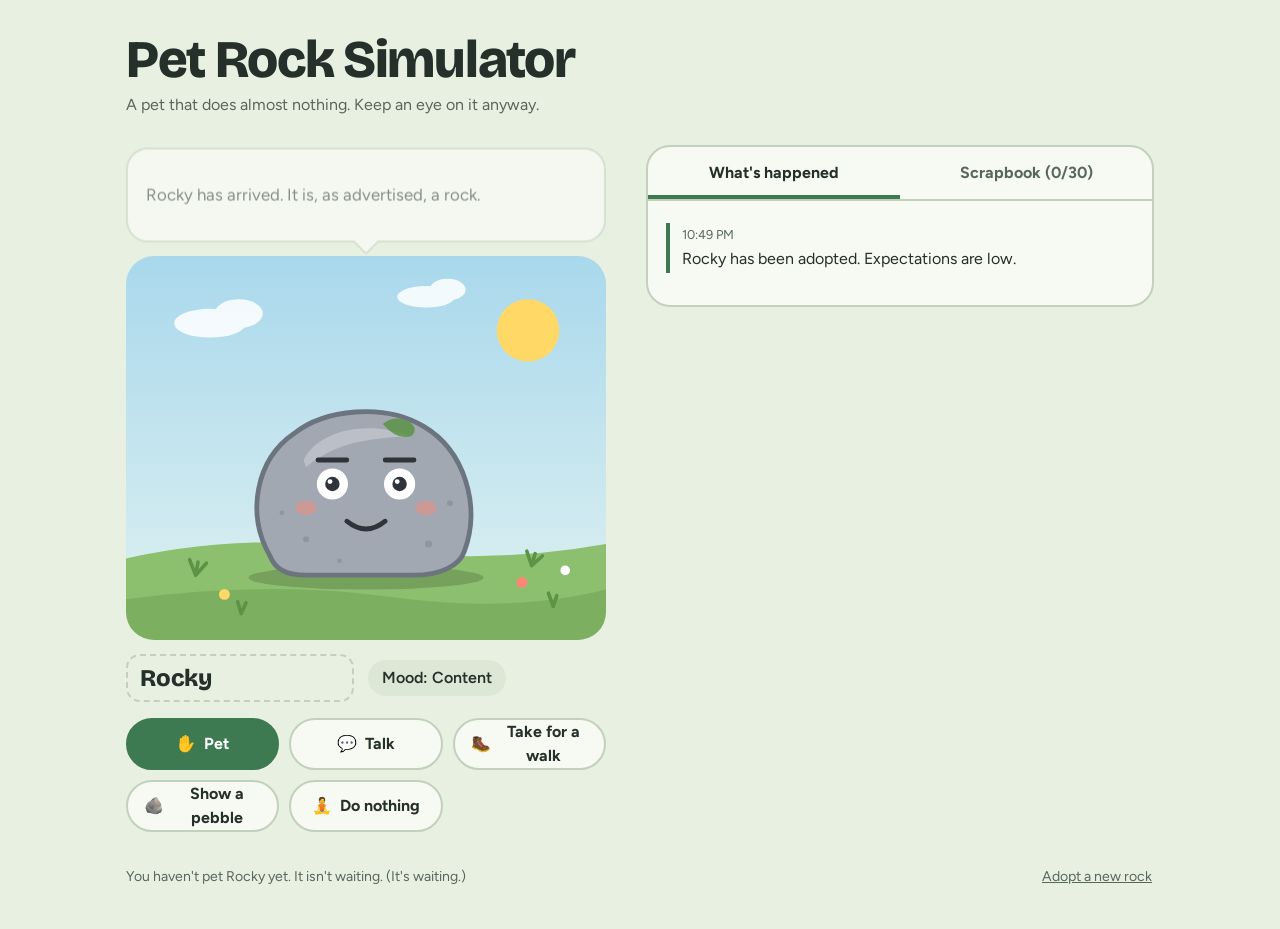
==== index.html @ eceeebe7 "Add Pet Rock Simulator" ====
<!doctype html>
<html lang="en">
<head>
<meta charset="utf-8">
<meta http-equiv="refresh" content="0; url=pet-rock-simulator.html">
<title>Pet Rock Simulator</title>
</head>
<body><a href="pet-rock-simulator.html">Go to Pet Rock Simulator</a></body>
</html>
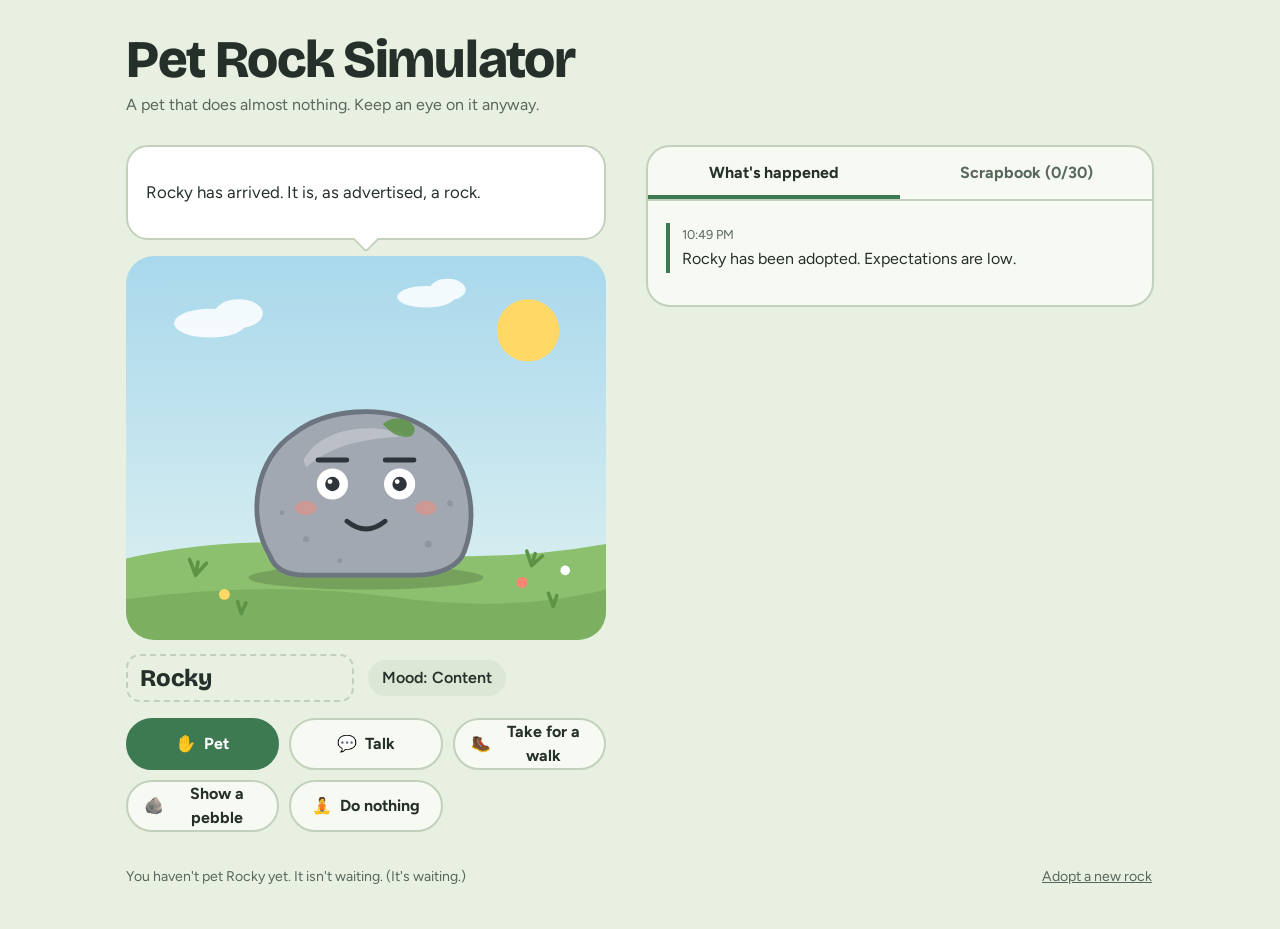
==== commit 9e9eef30: "Serve the game directly as index.html" ====
--- a/index.html
+++ b/index.html
@@ -2,8 +2,1072 @@
 <html lang="en">
 <head>
 <meta charset="utf-8">
-<meta http-equiv="refresh" content="0; url=pet-rock-simulator.html">
+<meta name="viewport" content="width=device-width, initial-scale=1, viewport-fit=cover">
 <title>Pet Rock Simulator</title>
+<meta name="description" content="A pet that does almost nothing. Keep an eye on it anyway.">
+<link rel="preconnect" href="https://fonts.googleapis.com">
+<link rel="preconnect" href="https://fonts.gstatic.com" crossorigin>
+<link href="https://fonts.googleapis.com/css2?family=Bricolage+Grotesque:opsz,wght@12..96,600;12..96,800&family=Figtree:wght@400;600;700&display=swap" rel="stylesheet">
+<style>
+:root {
+  color-scheme: light;
+  --page: #E8F0E2;
+  --card: #F6FAF2;
+  --chip: #DCE7D5;
+  --ink: #25302A;
+  --ink-soft: #58675C;
+  --line: #C3D1BC;
+  --sky-top: #A9D8EC;
+  --sky-bottom: #E0F2F1;
+  --cloud: #FFFFFF;
+  --sun: #FFD866;
+  --grass: #8DC06E;
+  --grass-dark: #5C9347;
+  --rock: #A2A8B1;
+  --rock-dark: #6C7480;
+  --rock-light: #C9CED5;
+  --face: #2F343B;
+  --coral: #FF8574;
+  --accent: #3D7A52;
+  --accent-ink: #FFFFFF;
+  --focus: #1D6FE0;
+  --bubble: #FFFFFF;
+  --tier-common: #A6B2A0;
+  --tier-uncommon: #4F9D6B;
+  --tier-rare: #E8A91E;
+  --rare-wash: #FFF3CF;
+  box-sizing: border-box;
+  padding-top: env(safe-area-inset-top, 0px);
+  padding-bottom: env(safe-area-inset-bottom, 0px);
+}
+@media (prefers-color-scheme: dark) {
+  :root:not([data-theme="light"]) {
+    color-scheme: dark;
+    --page: #141B17;
+    --card: #1C2620;
+    --chip: #2A382F;
+    --ink: #E7F0E6;
+    --ink-soft: #A5B5A8;
+    --line: #34443A;
+    --sky-top: #16243A;
+    --sky-bottom: #2F4D69;
+    --cloud: #9FB3C8;
+    --sun: #EDEBC8;
+    --grass: #3E6B3A;
+    --grass-dark: #2C4F2E;
+    --rock: #8A919B;
+    --rock-dark: #5C636E;
+    --rock-light: #AAB1BA;
+    --face: #1F2329;
+    --coral: #F08474;
+    --accent: #6FBF8B;
+    --accent-ink: #10241A;
+    --focus: #7FB2FF;
+    --bubble: #243029;
+    --tier-common: #5B6E5F;
+    --tier-uncommon: #5FB07C;
+    --tier-rare: #F2B93B;
+    --rare-wash: #3A3217;
+  }
+}
+:root[data-theme="dark"] {
+  color-scheme: dark;
+  --page: #141B17;
+  --card: #1C2620;
+  --chip: #2A382F;
+  --ink: #E7F0E6;
+  --ink-soft: #A5B5A8;
+  --line: #34443A;
+  --sky-top: #16243A;
+  --sky-bottom: #2F4D69;
+  --cloud: #9FB3C8;
+  --sun: #EDEBC8;
+  --grass: #3E6B3A;
+  --grass-dark: #2C4F2E;
+  --rock: #8A919B;
+  --rock-dark: #5C636E;
+  --rock-light: #AAB1BA;
+  --face: #1F2329;
+  --coral: #F08474;
+  --accent: #6FBF8B;
+  --accent-ink: #10241A;
+  --focus: #7FB2FF;
+  --bubble: #243029;
+  --tier-common: #5B6E5F;
+  --tier-uncommon: #5FB07C;
+  --tier-rare: #F2B93B;
+  --rare-wash: #3A3217;
+}
+html { scroll-padding-top: env(safe-area-inset-top, 0px); }
+*, *::before, *::after { box-sizing: border-box; }
+body {
+  margin: 0;
+  background: var(--page);
+  color: var(--ink);
+  font-family: 'Figtree', system-ui, -apple-system, 'Segoe UI', Roboto, sans-serif;
+  line-height: 1.5;
+}
+button, input { font: inherit; color: inherit; }
+:focus-visible { outline: 3px solid var(--focus); outline-offset: 2px; }
+
+.app {
+  max-width: 1060px;
+  margin: 0 auto;
+  padding: 20px 16px 36px;
+  display: grid;
+  grid-template-columns: minmax(0, 1fr);
+  gap: 20px;
+}
+.head h1 {
+  margin: 0;
+  font-family: 'Bricolage Grotesque', 'Figtree', system-ui, sans-serif;
+  font-weight: 800;
+  font-size: clamp(2rem, 6.5vw, 3.3rem);
+  letter-spacing: -0.025em;
+  line-height: 1.05;
+}
+.head p { margin: 6px 0 0; color: var(--ink-soft); }
+
+/* Speech bubble */
+.bubble {
+  position: relative;
+  background: var(--bubble);
+  border: 2px solid var(--line);
+  border-radius: 22px;
+  padding: 14px 18px;
+  min-height: 5.6em;
+  display: flex;
+  align-items: center;
+  font-size: 1.05rem;
+  margin-bottom: 16px;
+}
+.bubble::after {
+  content: '';
+  position: absolute;
+  left: 50%;
+  bottom: -11px;
+  width: 18px;
+  height: 18px;
+  background: var(--bubble);
+  border-right: 2px solid var(--line);
+  border-bottom: 2px solid var(--line);
+  transform: translateX(-50%) rotate(45deg);
+  border-bottom-right-radius: 4px;
+}
+
+/* Scene */
+.scene {
+  position: relative;
+  aspect-ratio: 5 / 4;
+  border-radius: 28px;
+  overflow: hidden;
+  background: linear-gradient(var(--sky-top), var(--sky-bottom));
+}
+.scene svg { width: 100%; height: 100%; display: block; }
+.sun { fill: var(--sun); transform-box: fill-box; transform-origin: center; }
+.cloud { fill: var(--cloud); opacity: .85; }
+.hill { fill: var(--grass); }
+.hill2 { fill: var(--grass-dark); opacity: .35; }
+.tuft { stroke: var(--grass-dark); stroke-width: 3; stroke-linecap: round; fill: none; }
+.shadow { fill: #000; opacity: .16; }
+.rock { fill: var(--rock); stroke: var(--rock-dark); stroke-width: 4; stroke-linejoin: round; }
+.facet { fill: var(--rock-light); opacity: .65; }
+.speck { fill: var(--rock-dark); opacity: .35; }
+.moss { fill: var(--grass-dark); opacity: .85; }
+.lid { fill: var(--rock); transform-box: fill-box; transform-origin: 50% 0; transform: scaleY(0); transition: transform .22s ease; }
+#pupils { transition: transform .15s ease-out; }
+.cheek { fill: var(--coral); transition: opacity .3s; opacity: .45; }
+#rockBody { transform-box: fill-box; transform-origin: 50% 100%; cursor: pointer; }
+#rockBody.squish { animation: squish .45s ease-out; }
+#rockBody.hop { animation: hop .75s ease-out; }
+#rockBody.pop { animation: pop .3s ease-out; }
+#rockBody.wobble { animation: wobble .7s ease-in-out; }
+@keyframes squish { 0% { transform: scale(1,1); } 30% { transform: scale(1.08,.88); } 65% { transform: scale(.98,1.03); } 100% { transform: scale(1,1); } }
+@keyframes hop { 0% { transform: translateY(0) scale(1,1); } 18% { transform: translateY(0) scale(1.09,.87); } 45% { transform: translateY(-30px) scale(.96,1.07); } 72% { transform: translateY(0) scale(1.07,.9); } 100% { transform: translateY(0) scale(1,1); } }
+@keyframes pop { 0% { transform: scale(1); } 40% { transform: scale(1.035); } 100% { transform: scale(1); } }
+@keyframes wobble { 0% { transform: rotate(0); } 20% { transform: rotate(-4deg); } 50% { transform: rotate(4deg); } 80% { transform: rotate(-2deg); } 100% { transform: rotate(0); } }
+
+.fx-layer { position: absolute; inset: 0; pointer-events: none; overflow: hidden; }
+.fx { position: absolute; left: -20%; line-height: 1; font-size: clamp(18px, 5vw, 28px); will-change: transform, left, top; }
+
+.toast {
+  position: absolute;
+  left: 50%;
+  bottom: 12px;
+  transform: translateX(-50%) translateY(6px);
+  max-width: calc(100% - 24px);
+  background: var(--ink);
+  color: var(--page);
+  padding: 6px 14px;
+  border-radius: 999px;
+  font-size: .9rem;
+  font-weight: 600;
+  text-align: center;
+  opacity: 0;
+  pointer-events: none;
+  transition: opacity .25s, transform .25s;
+}
+.toast.show { opacity: 1; transform: translateX(-50%) translateY(0); }
+
+/* Name and mood */
+.placard { display: flex; flex-wrap: wrap; align-items: center; gap: 10px 14px; margin-top: 14px; }
+.name {
+  width: 9.5em;
+  max-width: 100%;
+  font-family: 'Bricolage Grotesque', 'Figtree', system-ui, sans-serif;
+  font-weight: 800;
+  font-size: 1.5rem;
+  letter-spacing: -0.01em;
+  background: transparent;
+  border: 2px dashed var(--line);
+  border-radius: 14px;
+  padding: 4px 12px;
+}
+.name:hover { border-color: var(--ink-soft); }
+.name:focus { border-style: solid; border-color: var(--accent); outline-offset: 3px; }
+.mood { background: var(--chip); padding: 6px 14px; border-radius: 999px; font-weight: 600; }
+
+/* Away banner */
+.away { background: var(--rare-wash); border: 2px solid var(--tier-rare); border-radius: 20px; padding: 14px 18px; margin-top: 16px; }
+.away h2 { margin: 0 0 6px; font-size: 1.05rem; font-family: 'Bricolage Grotesque', 'Figtree', system-ui, sans-serif; }
+.away ul { margin: 0 0 12px; padding-left: 1.2em; }
+.away li { margin: 4px 0; }
+.away[hidden] { display: none; }
+
+/* Buttons */
+.actions { display: grid; grid-template-columns: repeat(auto-fit, minmax(140px, 1fr)); gap: 10px; margin-top: 16px; }
+.btn {
+  min-height: 48px;
+  padding: 0 16px;
+  border-radius: 999px;
+  border: 2px solid var(--line);
+  background: var(--card);
+  font-weight: 700;
+  cursor: pointer;
+  display: inline-flex;
+  align-items: center;
+  justify-content: center;
+  gap: 8px;
+  transition: transform .1s, border-color .15s;
+}
+.btn:hover { border-color: var(--accent); }
+.btn:active { transform: scale(.97); }
+.btn.primary { background: var(--accent); color: var(--accent-ink); border-color: var(--accent); }
+.btn.small { min-height: 38px; padding: 0 16px; }
+
+/* History panel */
+.book { border: 2px solid var(--line); border-radius: 24px; background: var(--card); overflow: hidden; display: flex; flex-direction: column; }
+.tabs { display: flex; border-bottom: 2px solid var(--line); }
+.tab { flex: 1; padding: 14px 10px; background: none; border: 0; cursor: pointer; font-weight: 700; color: var(--ink-soft); }
+.tab[aria-selected="true"] { color: var(--ink); box-shadow: inset 0 -4px 0 var(--accent); }
+.panel { padding: 8px 18px 18px; }
+.panel[hidden] { display: none; }
+.log { list-style: none; margin: 0; padding: 0; }
+.entry { --tier: var(--tier-common); border-left: 4px solid var(--tier); padding: 2px 0 2px 12px; margin: 14px 0; }
+.entry.tier-uncommon { --tier: var(--tier-uncommon); }
+.entry.tier-rare { --tier: var(--tier-rare); }
+.entry.tier-action { --tier: var(--accent); }
+.entry p { margin: 2px 0 0; }
+.meta { display: flex; flex-wrap: wrap; align-items: center; gap: 6px; font-size: .8rem; color: var(--ink-soft); }
+.tag { font-size: .75rem; font-weight: 700; padding: 1px 9px; border-radius: 999px; background: var(--chip); color: var(--ink); }
+.tag.rare { background: var(--tier-rare); color: #2B1F00; }
+.empty { color: var(--ink-soft); margin: 18px 0; }
+
+.book-count { margin: 12px 0 14px; color: var(--ink-soft); }
+.grid { display: grid; grid-template-columns: repeat(auto-fill, minmax(190px, 1fr)); gap: 12px; }
+.moment { --tier: var(--tier-common); border: 2px solid var(--tier); border-radius: 14px; padding: 12px; background: var(--page); }
+.moment.tier-uncommon { --tier: var(--tier-uncommon); }
+.moment.tier-rare { --tier: var(--tier-rare); }
+.moment.locked { border-style: dashed; color: var(--ink-soft); }
+.moment h3 { margin: 0 0 4px; font-size: 1rem; font-family: 'Bricolage Grotesque', 'Figtree', system-ui, sans-serif; }
+.moment p { margin: 0; font-size: .92rem; }
+.moment .rarity { margin-top: 8px; font-size: .78rem; font-weight: 700; color: var(--ink-soft); }
+
+.foot { display: flex; flex-wrap: wrap; justify-content: space-between; align-items: center; gap: 8px 16px; color: var(--ink-soft); font-size: .88rem; }
+.foot p { margin: 0; }
+.linkish { background: none; border: 0; padding: 6px 2px; text-decoration: underline; cursor: pointer; color: var(--ink-soft); }
+.linkish:hover { color: var(--ink); }
+
+@media (min-width: 880px) {
+  .app { grid-template-columns: minmax(0, 480px) minmax(0, 1fr); gap: 28px 40px; padding-top: 32px; align-items: start; }
+  .head, .foot { grid-column: 1 / -1; }
+  .left { position: sticky; top: 16px; }
+  .panel { max-height: 580px; overflow-y: auto; }
+}
+@media (prefers-reduced-motion: reduce) {
+  *, *::before, *::after { animation-duration: .001ms !important; transition-duration: .001ms !important; }
+}
+</style>
 </head>
-<body><a href="pet-rock-simulator.html">Go to Pet Rock Simulator</a></body>
+<body>
+<main class="app">
+  <header class="head">
+    <h1>Pet Rock Simulator</h1>
+    <p>A pet that does almost nothing. Keep an eye on it anyway.</p>
+  </header>
+
+  <div class="left">
+    <div class="bubble" id="bubble" aria-live="polite"></div>
+
+    <div class="scene" id="scene">
+      <svg id="rockSvg" viewBox="0 0 400 320" role="img" aria-label="A grey pet rock with a face, sitting in the grass">
+        <defs>
+          <clipPath id="clipL"><circle cx="172" cy="190" r="13"/></clipPath>
+          <clipPath id="clipR"><circle cx="228" cy="190" r="13"/></clipPath>
+        </defs>
+        <circle class="sun" id="sun" cx="335" cy="62" r="26"/>
+        <g class="cloud">
+          <ellipse cx="70" cy="56" rx="30" ry="12"/>
+          <ellipse cx="94" cy="48" rx="20" ry="12"/>
+          <ellipse cx="250" cy="34" rx="24" ry="9"/>
+          <ellipse cx="268" cy="28" rx="15" ry="9"/>
+        </g>
+        <path class="hill" d="M0 252 Q100 230 200 244 T400 240 L400 320 L0 320 Z"/>
+        <path class="hill2" d="M0 286 Q120 270 220 284 T400 278 L400 320 L0 320 Z"/>
+        <path class="tuft" d="M58 266 l-5 -13 M58 266 l2 -11 M58 266 l9 -10 M338 258 l-4 -12 M338 258 l3 -10 M338 258 l9 -8 M356 292 l-4 -11 M356 292 l3 -9 M96 298 l-3 -10 M96 298 l4 -9"/>
+        <circle cx="330" cy="272" r="4.5" fill="var(--coral)"/>
+        <circle cx="82" cy="282" r="4.5" fill="var(--sun)"/>
+        <circle cx="366" cy="262" r="4" fill="#fff"/>
+        <ellipse class="shadow" cx="200" cy="268" rx="98" ry="10"/>
+        <g id="rockBody">
+          <path class="rock" d="M120 250 C100 215 108 170 140 148 C165 128 215 122 248 142 C282 162 296 208 282 246 C278 258 262 266 240 266 L150 266 C132 266 124 260 120 250 Z"/>
+          <path class="facet" d="M148 170 C160 146 200 136 236 150 C206 152 176 154 150 176 Z"/>
+          <circle class="speck" cx="150" cy="236" r="2.5"/>
+          <circle class="speck" cx="252" cy="240" r="3"/>
+          <circle class="speck" cx="130" cy="214" r="2"/>
+          <circle class="speck" cx="270" cy="206" r="2.5"/>
+          <circle class="speck" cx="178" cy="254" r="2"/>
+          <path class="moss" d="M214 140 q10 -8 22 -2 q8 6 2 12 q-12 4 -24 -10 z"/>
+          <g id="face">
+            <ellipse class="cheek" id="cheekL" cx="150" cy="210" rx="9" ry="6"/>
+            <ellipse class="cheek" id="cheekR" cx="250" cy="210" rx="9" ry="6"/>
+            <circle cx="172" cy="190" r="13" fill="#fff"/>
+            <circle cx="228" cy="190" r="13" fill="#fff"/>
+            <g id="pupils">
+              <circle cx="172" cy="190" r="6" fill="var(--face)"/>
+              <circle cx="228" cy="190" r="6" fill="var(--face)"/>
+              <circle cx="170" cy="188" r="2" fill="#fff"/>
+              <circle cx="226" cy="188" r="2" fill="#fff"/>
+            </g>
+            <g clip-path="url(#clipL)"><rect class="lid" id="lidL" x="158" y="176" width="28" height="28"/></g>
+            <g clip-path="url(#clipR)"><rect class="lid" id="lidR" x="214" y="176" width="28" height="28"/></g>
+            <line id="browL" x1="160" y1="170" x2="184" y2="170" stroke="var(--face)" stroke-width="4" stroke-linecap="round"/>
+            <line id="browR" x1="216" y1="170" x2="240" y2="170" stroke="var(--face)" stroke-width="4" stroke-linecap="round"/>
+            <path id="mouth" d="M184 221 Q200 234 216 221" fill="none" stroke="var(--face)" stroke-width="4" stroke-linecap="round" stroke-linejoin="round"/>
+          </g>
+        </g>
+      </svg>
+      <div class="fx-layer" id="fx" aria-hidden="true"></div>
+      <div class="toast" id="toast" role="status"></div>
+    </div>
+
+    <div class="placard">
+      <input class="name" id="nameInput" maxlength="16" aria-label="Your rock's name (click to rename)" spellcheck="false" autocomplete="off">
+      <span class="mood" id="moodChip"></span>
+    </div>
+
+    <section class="away" id="away" hidden aria-labelledby="awayTitle">
+      <h2 id="awayTitle"></h2>
+      <ul id="awayList"></ul>
+      <button class="btn small" id="awayClose" type="button">Okay</button>
+    </section>
+
+    <div class="actions" role="group" aria-label="Things you can do">
+      <button class="btn primary" type="button" data-action="pet"><span aria-hidden="true">✋</span>Pet</button>
+      <button class="btn" type="button" data-action="talk"><span aria-hidden="true">💬</span>Talk</button>
+      <button class="btn" type="button" data-action="walk"><span aria-hidden="true">🥾</span>Take for a walk</button>
+      <button class="btn" type="button" data-action="pebble"><span aria-hidden="true">🪨</span>Show a pebble</button>
+      <button class="btn" type="button" data-action="nothing"><span aria-hidden="true">🧘</span>Do nothing</button>
+    </div>
+  </div>
+
+  <section class="book" aria-label="Rock history">
+    <div class="tabs" role="tablist">
+      <button class="tab" role="tab" id="tabLog" aria-selected="true" aria-controls="panelLog" type="button">What's happened</button>
+      <button class="tab" role="tab" id="tabBook" aria-selected="false" aria-controls="panelBook" tabindex="-1" type="button">Scrapbook</button>
+    </div>
+    <div class="panel" id="panelLog" role="tabpanel" aria-labelledby="tabLog">
+      <ol class="log" id="log"></ol>
+    </div>
+    <div class="panel" id="panelBook" role="tabpanel" aria-labelledby="tabBook" hidden>
+      <p class="book-count" id="bookCount"></p>
+      <div class="grid" id="bookGrid"></div>
+    </div>
+  </section>
+
+  <footer class="foot">
+    <p id="stats"></p>
+    <button class="linkish" id="resetBtn" type="button">Adopt a new rock</button>
+  </footer>
+</main>
+
+<script>
+(() => {
+  'use strict';
+
+  const STORE_KEY = 'petrock:v1';
+  const $ = (s) => document.querySelector(s);
+  const rand = (a, b) => a + Math.random() * (b - a);
+  const pick = (arr) => arr[Math.floor(Math.random() * arr.length)];
+  const clamp = (v, a, b) => Math.max(a, Math.min(b, v));
+  const prefersReduced = () => window.matchMedia('(prefers-reduced-motion: reduce)').matches;
+
+  /* ---------- Moods: label + face ---------- */
+  // bl / br = [vertical shift, rotation] for each brow. look = pupil offset.
+  const MOODS = {
+    content:     { label: 'Content',                mouth: 'M184 221 Q200 234 216 221',                         lid: 0,   bl: [0, 0],    br: [0, 0],    cheek: .45, look: [0, 0] },
+    smug:        { label: 'Smug',                   mouth: 'M180 223 Q204 235 227 212',                         lid: .45, bl: [-5, -4],  br: [2, -8],   cheek: 0,   look: [0, 0] },
+    existential: { label: 'Existential',            mouth: 'M184 227 L216 227',                                 lid: .2,  bl: [0, -12],  br: [0, 12],   cheek: 0,   look: [0, -4] },
+    gravity:     { label: 'Thinking about gravity', mouth: 'M193 227 Q200 218 207 227 Q200 237 193 227 Z', fill: true, lid: 0, bl: [-3, -4], br: [-3, 4], cheek: 0, look: [0, 5] },
+    inadequate:  { label: 'Inadequate',             mouth: 'M182 229 Q191 221 200 227 Q209 221 218 229',        lid: .15, bl: [2, -16],  br: [2, 16],   cheek: 0,   look: [-2, 4] },
+    suspicious:  { label: 'Suspicious',             mouth: 'M184 225 L216 222',                                 lid: .5,  bl: [3, 14],   br: [3, -14],  cheek: 0,   look: [6, 0] },
+    sleepy:      { label: 'Sleepy',                 mouth: 'M190 225 Q200 229 210 225',                         lid: 1,   bl: [3, 0],    br: [3, 0],    cheek: .25, look: [0, 0] },
+    proud:       { label: 'Proud',                  mouth: 'M178 217 Q200 240 222 217',                         lid: 0,   bl: [-5, -4],  br: [-5, 4],   cheek: .8,  look: [0, -2] },
+    tolerating:  { label: 'Tolerating this',        mouth: 'M184 227 Q192 222 200 227 T216 227',                lid: .35, bl: [2, 4],    br: [2, -4],   cheek: 0,   look: [0, 0] },
+    delighted:   { label: 'Delighted',              mouth: 'M176 214 Q200 248 224 214 Z', fill: true,          lid: 0,   bl: [-6, -5],  br: [-6, 5],   cheek: 1,   look: [0, -2] }
+  };
+
+  /* ---------- Moments (the scrapbook) ---------- */
+  const EVENTS = [
+    // Common
+    { id: 'leaf',     tier: 'common',   title: 'Leaf',              mood: 'smug',        fx: 'leaf',      text: `A leaf blew past. {name} pretends not to care.` },
+    { id: 'pigeon',   tier: 'common',   title: 'Pigeon',            mood: 'content',     fx: 'bird',      text: `A pigeon landed on {name} for four seconds. Neither of them spoke of it.` },
+    { id: 'cloud',    tier: 'common',   title: 'Cloud lookalike',   mood: 'proud',       fx: 'cloud',     text: `A cloud looked a bit like a rock. {name} found this flattering.` },
+    { id: 'ant',      tier: 'common',   title: 'Ant hike',          mood: 'content',     fx: 'ant',       text: `An ant walked all the way over {name}. {name} considers it a successful hike for the ant.` },
+    { id: 'sun',      tier: 'common',   title: 'Sunshine',          mood: 'content',     fx: 'glow',      text: `The sun came out. {name} feels warm and also slightly seen.` },
+    { id: 'breeze',   tier: 'common',   title: 'Breeze',            mood: 'smug',                         text: `A breeze happened. {name} did not move, exactly as planned.` },
+    { id: 'dew',      tier: 'common',   title: 'Dew',               mood: 'content',                      text: `Morning dew. {name} is damp and refuses to comment.` },
+    { id: 'shadow',   tier: 'common',   title: 'Mystery shadow',    mood: 'suspicious',  fx: 'bird',      text: `A shadow crossed {name}. It was probably just a bird. Probably.` },
+    { id: 'stare',    tier: 'common',   title: 'Staring contest',   mood: 'existential',                  text: `{name} stared at nothing for a while. Nothing stared back.` },
+    { id: 'far',      tier: 'common',   title: 'Distant pebble',    mood: 'inadequate',                   text: `A pebble rolled by in the distance. {name} compared itself to it.` },
+    { id: 'hum',      tier: 'common',   title: 'Humming',           mood: 'content',                      text: `{name} is humming. You can't hear it. Nobody can. It's very committed.` },
+    { id: 'gravity',  tier: 'common',   title: 'Gravity thoughts',  mood: 'gravity',                      text: `{name} thought about gravity. Gravity thought about {name}.` },
+    { id: 'snail',    tier: 'common',   title: 'Speedy snail',      mood: 'suspicious',  fx: 'snail',     text: `A snail passed by at a pace {name} considers aggressive.` },
+    { id: 'sneeze',   tier: 'common',   title: 'Almost sneezed',    mood: 'content',                      text: `{name} almost sneezed. It's a rock. It did not.` },
+    // Uncommon
+    { id: 'rain',     tier: 'uncommon', title: 'Rain shower',       mood: 'proud',       fx: 'rain',      text: `It rained. {name} is the cleanest it has ever been and would like that noted.` },
+    { id: 'child',    tier: 'uncommon', title: 'Big rock',          mood: 'proud',                        text: `A small child pointed at {name} and said "big rock." {name} will remember this forever.` },
+    { id: 'dog',      tier: 'uncommon', title: 'Dog inspection',    mood: 'suspicious',  fx: 'dog',       text: `A dog sniffed {name} very thoroughly. {name} stayed calm. Barely.` },
+    { id: 'bigger',   tier: 'uncommon', title: 'Bigger rock',       mood: 'inadequate',                   text: `{name} spotted a much larger rock across the path. Ambitions were reconsidered.` },
+    { id: 'mountain', tier: 'uncommon', title: 'Mountain',          mood: 'existential',                  text: `{name} looked at a mountain and felt a quiet kinship.` },
+    { id: 'butterfly',tier: 'uncommon', title: 'Butterfly',         mood: 'delighted',   fx: 'butterfly', text: `A butterfly landed on {name}. For a moment, {name} was a flower.` },
+    { id: 'skipper',  tier: 'uncommon', title: 'Show-off',          mood: 'inadequate',                   text: `Someone nearby skipped a stone across a pond. "Show-off," thought {name}.` },
+    { id: 'nap',      tier: 'uncommon', title: 'Nap',               mood: 'sleepy',                       text: `{name} took a nap. It was indistinguishable from not napping.` },
+    { id: 'moon',     tier: 'uncommon', title: 'Moonrise',          mood: 'content',     fx: 'moon',      text: `The moon rose. {name} nodded at it, one rock to another.` },
+    // Rare
+    { id: 'paperweight', tier: 'rare',  title: 'Paperweight',       mood: 'delighted',                    text: `{name} was briefly a paperweight. It held everything together beautifully.` },
+    { id: 'tourist',  tier: 'rare',     title: 'Famous rock',       mood: 'proud',                        text: `A tourist mistook {name} for a famous rock and took forty photos. {name} signed no autographs.` },
+    { id: 'meteor',   tier: 'rare',     title: 'Shooting star',     mood: 'delighted',   fx: 'meteor',    text: `A meteor streaked overhead. "Cousin," whispered {name}.` },
+    { id: 'nearskip', tier: 'rare',     title: 'Almost skipped',    mood: 'delighted',                    text: `Someone nearly skipped {name} across a lake. It's still shaken, and a little thrilled.` },
+    { id: 'gold',     tier: 'rare',     title: 'Fool\'s gold',      mood: 'proud',                        text: `For one second, the light made {name} look like solid gold. {name} is not telling anyone.` },
+    { id: 'geologist',tier: 'rare',     title: 'Geologist',         mood: 'delighted',                    text: `A geologist looked at {name} for a long time and whispered "interesting." {name} has not recovered.` },
+    { id: 'zen',      tier: 'rare',     title: 'The work',          mood: 'delighted',   manual: true,     text: `You and {name} sat in perfect stillness. Scientists would call it nothing. {name} calls it "the work."` }
+  ];
+  const TIER_LABEL = { common: 'Common', uncommon: 'Uncommon', rare: 'Rare' };
+
+  /* ---------- Action reactions ---------- */
+  const SCENERY = ['a sunlit meadow', 'a suspiciously nice parking lot', 'the bottom of a calm creek', 'a windowsill with a good view', 'a hill that is mostly just a bump', 'the cool side of a garden wall', 'a beach with only three grains of sand', 'the space under a couch'];
+  const ACTIONS = {
+    pet: {
+      verb: 'You pet {name}.', stat: 'pets', anim: 'squish',
+      lines: [
+        { t: `{name} accepts the pets with dignity.`, m: 'content' },
+        { t: `Pet detected. {name} remains rock-shaped.`, m: 'content' },
+        { t: `{name} feels something. It might be moss.`, m: 'content' },
+        { t: `Scientists have confirmed that {name} enjoyed that. Scientists were not consulted.`, m: 'proud' },
+        { t: `{name} allows it, as is its right.`, when: ['smug'] },
+        { t: `Touch is a construct. {name} is still glad you did it.`, when: ['existential'], m: 'content' },
+        { t: `{name} felt seen. Mostly as a rock, but still.`, when: ['inadequate'], m: 'content' },
+        { t: `{name} is tracking your hand with narrowed eyes.`, when: ['suspicious'] },
+        { t: `{name} did not wake up. It's fine. It's a rock.`, when: ['sleepy'] }
+      ]
+    },
+    talk: {
+      verb: 'You talked to {name}.', stat: 'talks', anim: 'pop',
+      lines: [
+        { t: `You told {name} about your day. It listened with its entire body.`, m: 'content' },
+        { t: `You said "good rock." {name} is processing this at geological speed.`, m: 'proud' },
+        { t: `You whispered a secret. {name} will keep it forever. It's a rock. That's the whole job.`, m: 'content' },
+        { t: `You asked {name} for advice. It said nothing, which was weirdly the best advice.`, m: 'existential' },
+        { t: `You complained about Mondays. {name} has seen millions of years and has no strong feelings about Mondays.`, m: 'smug' },
+        { t: `You said it's a great rock. {name} wants to believe you.`, when: ['inadequate'], m: 'content' },
+        { t: `You talked. {name} is asleep, but it feels like it heard. Probably not.`, when: ['sleepy'] },
+        { t: `{name} listened with narrowed eyes. Who sent you?`, when: ['suspicious'] }
+      ]
+    },
+    walk: {
+      verb: 'You took {name} for a walk.', stat: 'walks', anim: 'wobble',
+      lines: [
+        { t: () => `You describe ${pick(SCENERY)}. {name} doesn't move an inch and loves every second.`, m: 'content' },
+        { t: () => `Out for a walk, in theory. Destination: ${pick(SCENERY)}. {name} approves of the vibes.`, m: 'proud' },
+        { t: () => `You described ${pick(SCENERY)} in great detail. {name} went along in spirit.`, m: 'content' },
+        { t: () => `You walked, {name} stayed. You both went to ${pick(SCENERY)} in your own way.`, m: 'smug' }
+      ]
+    },
+    pebble: {
+      verb: 'You showed {name} a pebble.', stat: 'pebbles', anim: 'pop',
+      lines: [
+        { t: `A smaller pebble! {name} has never felt taller.`, m: 'proud' },
+        { t: `The pebble was rounder. {name} took this as a personal attack.`, m: 'inadequate' },
+        { t: `{name} and the pebble sat together in silence. It was perfect.`, m: 'content' },
+        { t: `{name} sized up the pebble. Verdict: acceptable friend.`, m: 'smug' },
+        { t: `{name} looked at the pebble for a long time. They both understood.`, when: ['inadequate'], m: 'content' }
+      ]
+    },
+    nothing: {
+      verb: 'You did nothing.', stat: 'nothing', anim: null,
+      lines: [
+        { t: `{name} did nothing back. Great teamwork.`, m: 'content' },
+        { t: `You sat there. {name} sat there. It was easy for one of you.`, m: 'smug' },
+        { t: `Doing nothing together. {name} has been waiting for someone who gets it.`, m: 'proud' },
+        { t: `Stillness. {name} finds it deeply relatable.`, when: ['existential'] },
+        { t: `You both rested. {name} is better at it, but you're doing great.`, when: ['sleepy'] }
+      ]
+    }
+  };
+
+  const AWAY_LINES = [
+    `{name} stayed exactly where it was. It's very proud of this.`,
+    `{name} held its position. It's been a long shift.`,
+    `Nothing moved. {name} calls that a win.`,
+    `{name} watched the world go by without lifting a pebble.`
+  ];
+
+  /* ---------- State ---------- */
+  const defaults = () => ({
+    name: 'Rocky', mood: 'content', found: {}, log: [], lastSeen: null, born: null,
+    stats: { pets: 0, talks: 0, walks: 0, pebbles: 0, nothing: 0 }
+  });
+  let state = defaults();
+  let moodSince = Date.now();
+  let lastInteract = Date.now();
+  let lastEventId = null;
+  let petTimes = [];
+  let nothingStreak = 0;
+  let blinking = false;
+  const look = { x: 0, y: 0 };
+
+  function load() {
+    try {
+      const raw = localStorage.getItem(STORE_KEY);
+      if (raw) {
+        const s = Object.assign(defaults(), JSON.parse(raw));
+        s.stats = Object.assign(defaults().stats, s.stats || {});
+        if (!Array.isArray(s.log)) s.log = [];
+        if (!s.found || typeof s.found !== 'object') s.found = {};
+        if (typeof s.name !== 'string') s.name = 'Rocky';
+        return s;
+      }
+    } catch (e) { /* storage unavailable or corrupt: start fresh */ }
+    return defaults();
+  }
+  function save() {
+    try { localStorage.setItem(STORE_KEY, JSON.stringify(state)); } catch (e) { /* ignore */ }
+  }
+
+  const nm = () => (state.name || '').trim() || 'Rocky';
+  const fill = (s) => s.split('{name}').join(nm());
+
+  /* ---------- Elements ---------- */
+  const el = {
+    bubble: $('#bubble'), toast: $('#toast'), fx: $('#fx'), svg: $('#rockSvg'), body: $('#rockBody'),
+    mouth: $('#mouth'), browL: $('#browL'), browR: $('#browR'), lidL: $('#lidL'), lidR: $('#lidR'),
+    cheekL: $('#cheekL'), cheekR: $('#cheekR'), pupils: $('#pupils'), sun: $('#sun'),
+    nameInput: $('#nameInput'), moodChip: $('#moodChip'),
+    away: $('#away'), awayTitle: $('#awayTitle'), awayList: $('#awayList'), awayClose: $('#awayClose'),
+    log: $('#log'), bookGrid: $('#bookGrid'), bookCount: $('#bookCount'),
+    tabLog: $('#tabLog'), tabBook: $('#tabBook'), panelLog: $('#panelLog'), panelBook: $('#panelBook'),
+    stats: $('#stats'), reset: $('#resetBtn')
+  };
+
+  /* ---------- Face ---------- */
+  function setBrow(node, [dy, rot], cx) {
+    node.setAttribute('transform', `translate(0 ${dy}) rotate(${rot} ${cx} 170)`);
+  }
+  function applyLids() {
+    const f = MOODS[state.mood] || MOODS.content;
+    const s = blinking ? 1 : f.lid;
+    el.lidL.style.transform = el.lidR.style.transform = `scaleY(${s})`;
+  }
+  function updatePupils() {
+    const f = MOODS[state.mood] || MOODS.content;
+    const x = clamp(look.x * 5 + f.look[0], -6, 6);
+    const y = clamp(look.y * 5 + f.look[1], -6, 6);
+    el.pupils.style.transform = `translate(${x}px, ${y}px)`;
+  }
+  function applyFace() {
+    const f = MOODS[state.mood] || MOODS.content;
+    el.mouth.setAttribute('d', f.mouth);
+    el.mouth.setAttribute('fill', f.fill ? 'var(--face)' : 'none');
+    setBrow(el.browL, f.bl, 172);
+    setBrow(el.browR, f.br, 228);
+    el.cheekL.style.opacity = el.cheekR.style.opacity = f.cheek;
+    applyLids();
+    updatePupils();
+    el.moodChip.textContent = 'Mood: ' + f.label;
+  }
+  function setMood(m, { silent = false } = {}) {
+    if (!MOODS[m]) m = 'content';
+    const changed = state.mood !== m;
+    state.mood = m;
+    moodSince = Date.now();
+    applyFace();
+    if (changed && !silent) anim('pop');
+  }
+  function anim(cls) {
+    if (!cls || prefersReduced()) return;
+    el.body.classList.remove('squish', 'hop', 'pop', 'wobble');
+    void el.body.getBoundingClientRect();
+    el.body.classList.add(cls);
+  }
+  el.body.addEventListener('animationend', () => el.body.classList.remove('squish', 'hop', 'pop', 'wobble'));
+
+  window.addEventListener('pointermove', (e) => {
+    if (look.raf) return;
+    look.raf = requestAnimationFrame(() => {
+      look.raf = 0;
+      const r = el.svg.getBoundingClientRect();
+      look.x = clamp((e.clientX - (r.left + r.width * .5)) / 250, -1, 1);
+      look.y = clamp((e.clientY - (r.top + r.height * .6)) / 250, -1, 1);
+      updatePupils();
+    });
+  });
+  (function blinkLoop() {
+    setTimeout(() => {
+      const f = MOODS[state.mood] || MOODS.content;
+      if (!document.hidden && f.lid < .9) {
+        blinking = true; applyLids();
+        setTimeout(() => { blinking = false; applyLids(); }, 140);
+      }
+      blinkLoop();
+    }, rand(2500, 6500));
+  })();
+
+  /* ---------- Speech, toast ---------- */
+  function say(text) {
+    el.bubble.textContent = text;
+    if (!prefersReduced()) {
+      el.bubble.animate([{ opacity: .2, transform: 'translateY(4px)' }, { opacity: 1, transform: 'none' }], { duration: 220 });
+    }
+  }
+  let toastTimer;
+  function toast(msg) {
+    el.toast.textContent = msg;
+    el.toast.classList.add('show');
+    clearTimeout(toastTimer);
+    toastTimer = setTimeout(() => el.toast.classList.remove('show'), 3400);
+  }
+
+  /* ---------- Ambient effects ---------- */
+  function mk(emoji, css = {}) {
+    const s = document.createElement('span');
+    s.className = 'fx';
+    s.textContent = emoji;
+    Object.assign(s.style, css);
+    el.fx.appendChild(s);
+    return s;
+  }
+  function fly(emoji, { top = 50, dur = 6000, dir = 1, bob = 14, rot = 0, size } = {}) {
+    const s = mk(emoji, { top: top + '%' });
+    if (size) s.style.fontSize = size;
+    const a = s.animate([
+      { left: dir > 0 ? '-12%' : '112%', transform: 'translateY(0) rotate(0deg)' },
+      { left: '50%', transform: `translateY(${-bob}px) rotate(${rot}deg)`, offset: .5 },
+      { left: dir > 0 ? '112%' : '-12%', transform: `translateY(0) rotate(${rot * 2}deg)` }
+    ], { duration: dur, easing: 'linear' });
+    a.onfinish = () => s.remove();
+  }
+  const FX = {
+    leaf: () => fly('🍃', { top: 52, dur: 6500, bob: 40, rot: 140 }),
+    bird: () => fly('🐦', { top: 16, dur: 4200, dir: -1, bob: 10 }),
+    cloud: () => fly('☁️', { top: 6, dur: 11000, bob: 0, size: '38px' }),
+    ant: () => fly('🐜', { top: 85, dur: 7000, bob: 0, size: '16px' }),
+    snail: () => fly('🐌', { top: 84, dur: 12000, bob: 0, size: '20px' }),
+    dog: () => fly('🐕', { top: 78, dur: 3200, dir: -1, bob: 6 }),
+    glow: () => {
+      el.sun.animate([{ transform: 'scale(1)' }, { transform: 'scale(1.4)' }, { transform: 'scale(1)' }], { duration: 2600, easing: 'ease-in-out' });
+    },
+    rain: () => {
+      for (let i = 0; i < 24; i++) {
+        const s = mk('💧', { left: rand(8, 92) + '%', top: '-8%', fontSize: '16px' });
+        const a = s.animate([
+          { top: '-8%', opacity: 0 }, { opacity: .9, offset: .15 }, { top: '88%', opacity: .9 }
+        ], { duration: 1100, delay: i * 100, easing: 'ease-in', fill: 'backwards' });
+        a.onfinish = () => s.remove();
+      }
+    },
+    sparkle: () => {
+      for (let i = 0; i < 7; i++) {
+        const s = mk('✨', { left: rand(28, 70) + '%', top: rand(26, 62) + '%' });
+        const a = s.animate([
+          { opacity: 0, transform: 'scale(.4) translateY(6px)' },
+          { opacity: 1, transform: 'scale(1.15) translateY(0)', offset: .4 },
+          { opacity: 0, transform: 'scale(.6) translateY(-14px)' }
+        ], { duration: 1500, delay: i * 140, fill: 'backwards' });
+        a.onfinish = () => s.remove();
+      }
+    },
+    butterfly: () => {
+      const s = mk('🦋');
+      const a = s.animate([
+        { left: '-8%', top: '30%' },
+        { left: '30%', top: '16%', offset: .3 },
+        { left: '46%', top: '33%', offset: .5 },
+        { left: '48%', top: '34%', offset: .75 },
+        { left: '112%', top: '10%' }
+      ], { duration: 7000, easing: 'ease-in-out' });
+      a.onfinish = () => s.remove();
+    },
+    moon: () => {
+      const s = mk('🌙', { left: '10%', top: '10%', fontSize: '30px' });
+      const a = s.animate([
+        { opacity: 0, transform: 'translateY(24px)' },
+        { opacity: 1, transform: 'translateY(0)', offset: .3 },
+        { opacity: 1, transform: 'translateY(0)', offset: .75 },
+        { opacity: 0, transform: 'translateY(-8px)' }
+      ], { duration: 5000 });
+      a.onfinish = () => s.remove();
+    },
+    meteor: () => {
+      const s = mk('☄️', { fontSize: '30px' });
+      const a = s.animate([
+        { left: '92%', top: '-8%', opacity: 0 },
+        { opacity: 1, offset: .15 },
+        { left: '8%', top: '40%', opacity: 0 }
+      ], { duration: 1800, easing: 'ease-in' });
+      a.onfinish = () => s.remove();
+    }
+  };
+  function fx(name) {
+    if (!name || prefersReduced() || !FX[name]) return;
+    FX[name]();
+  }
+
+  /* ---------- Log ---------- */
+  function addLog(entry) {
+    state.log.push(entry);
+    state.log.sort((a, b) => b.t - a.t);
+    if (state.log.length > 60) state.log.length = 60;
+  }
+  function fmtTime(t) {
+    const d = new Date(t);
+    const time = d.toLocaleTimeString([], { hour: 'numeric', minute: '2-digit' });
+    return d.toDateString() === new Date().toDateString()
+      ? time
+      : d.toLocaleDateString([], { month: 'short', day: 'numeric' }) + ', ' + time;
+  }
+  function tag(text, cls) {
+    const s = document.createElement('span');
+    s.className = 'tag' + (cls ? ' ' + cls : '');
+    s.textContent = text;
+    return s;
+  }
+  function renderLog() {
+    el.log.textContent = '';
+    if (!state.log.length) {
+      const p = document.createElement('p');
+      p.className = 'empty';
+      p.textContent = 'Nothing has happened yet. That is the rock\'s specialty.';
+      el.log.append(p);
+      return;
+    }
+    state.log.slice(0, 40).forEach((e) => {
+      const li = document.createElement('li');
+      li.className = 'entry tier-' + (e.tier || 'common');
+      const meta = document.createElement('div');
+      meta.className = 'meta';
+      const time = document.createElement('span');
+      time.textContent = fmtTime(e.t);
+      meta.append(time);
+      if (e.tier === 'rare') meta.append(tag('Rare moment', 'rare'));
+      if (e.kind === 'away') meta.append(tag('While you were away'));
+      if (e.isNew) meta.append(tag('New in scrapbook'));
+      const p = document.createElement('p');
+      if (e.lead) {
+        const strong = document.createElement('strong');
+        strong.textContent = e.lead + ' ';
+        p.append(strong);
+      }
+      p.append(document.createTextNode(e.text));
+      li.append(meta, p);
+      el.log.append(li);
+    });
+  }
+  function renderBook() {
+    const total = EVENTS.length;
+    const found = EVENTS.filter((e) => state.found[e.id]).length;
+    el.tabBook.textContent = `Scrapbook (${found}/${total})`;
+    el.bookCount.textContent = `${found} of ${total} moments found. Keep poking, or just wait.`;
+    el.bookGrid.textContent = '';
+    EVENTS.forEach((ev) => {
+      const n = state.found[ev.id] || 0;
+      const card = document.createElement('div');
+      card.className = 'moment tier-' + ev.tier + (n ? '' : ' locked');
+      const h = document.createElement('h3');
+      h.textContent = n ? ev.title : '???';
+      const p = document.createElement('p');
+      p.textContent = n ? fill(ev.text) : (ev.tier === 'rare' ? 'A rare moment is out there somewhere.' : 'Not seen yet.');
+      const r = document.createElement('div');
+      r.className = 'rarity';
+      r.textContent = TIER_LABEL[ev.tier] + (n > 1 ? ` · seen ${n} times` : '');
+      card.append(h, p, r);
+      el.bookGrid.append(card);
+    });
+  }
+  function renderStats() {
+    const n = state.stats.pets;
+    el.stats.textContent = n === 0
+      ? `You haven't pet ${nm()} yet. It isn't waiting. (It's waiting.)`
+      : `You've pet ${nm()} ${n} time${n === 1 ? '' : 's'}. It has noted ${n === 1 ? 'it' : 'every one'}.`;
+  }
+  function renderAll() { renderLog(); renderBook(); renderStats(); }
+
+  /* ---------- Events ---------- */
+  function weightedPick(pool) {
+    const ws = pool.map((e) => (e.id === lastEventId ? 0 : state.found[e.id] ? 1 : 3));
+    const total = ws.reduce((a, b) => a + b, 0);
+    if (!total) return pick(pool);
+    let r = Math.random() * total;
+    for (let i = 0; i < pool.length; i++) { r -= ws[i]; if (r <= 0) return pool[i]; }
+    return pool[pool.length - 1];
+  }
+  function rollTier(allowRare = true) {
+    const r = Math.random();
+    if (allowRare && r < .08) return 'rare';
+    return r < .35 ? 'uncommon' : 'common';
+  }
+  function triggerEvent(ev, { away = false, t = Date.now() } = {}) {
+    const text = fill(ev.text);
+    const firstTime = !state.found[ev.id];
+    state.found[ev.id] = (state.found[ev.id] || 0) + 1;
+    if (ev.mood) setMood(ev.mood, { silent: away });
+    lastEventId = ev.id;
+    addLog({ kind: away ? 'away' : 'event', tier: ev.tier, t, text, isNew: firstTime });
+    if (!away) {
+      say(text);
+      fx(ev.fx);
+      if (ev.tier === 'rare') {
+        anim('hop');
+        if (ev.fx !== 'sparkle') setTimeout(() => fx('sparkle'), 250);
+        toast(firstTime ? `Rare moment! New in the scrapbook: ${ev.title}` : 'Rare moment!');
+      } else if (firstTime) {
+        toast(`New in the scrapbook: ${ev.title}`);
+      }
+    }
+    save();
+    renderLog(); renderBook();
+    return text;
+  }
+  function fireRandomEvent() {
+    const tier = rollTier();
+    const pool = EVENTS.filter((e) => e.tier === tier && !e.manual);
+    triggerEvent(weightedPick(pool));
+  }
+  let evTimer;
+  function scheduleEvent(first = false) {
+    clearTimeout(evTimer);
+    evTimer = setTimeout(() => {
+      if (!document.hidden) fireRandomEvent();
+      scheduleEvent();
+    }, first ? 6000 : rand(9000, 18000));
+  }
+
+  /* ---------- Actions ---------- */
+  function pickLine(kind) {
+    const lines = ACTIONS[kind].lines;
+    const specific = lines.filter((l) => l.when && l.when.includes(state.mood));
+    const general = lines.filter((l) => !l.when);
+    const pool = specific.length && Math.random() < .6 ? specific : general;
+    return pick(pool);
+  }
+  function doAction(kind) {
+    const a = ACTIONS[kind];
+    const now = Date.now();
+    lastInteract = now;
+    state.stats[a.stat]++;
+    if (kind !== 'nothing') nothingStreak = 0;
+
+    if (kind === 'nothing') {
+      nothingStreak++;
+      if (nothingStreak >= 5) {
+        nothingStreak = 0;
+        addLog({ kind: 'action', tier: 'action', t: now, lead: fill(a.verb), text: 'Again. And again.' });
+        triggerEvent(EVENTS.find((e) => e.id === 'zen'));
+        renderStats();
+        return;
+      }
+    }
+
+    let line;
+    if (kind === 'pet') {
+      petTimes = petTimes.filter((x) => now - x < 8000);
+      petTimes.push(now);
+      if (petTimes.length >= 6) {
+        line = { t: `Okay. {name} has been pet enough. It isn't saying anything, but it is thinking it.`, m: 'tolerating' };
+        petTimes = [];
+      }
+    }
+    line = line || pickLine(kind);
+    const text = fill(typeof line.t === 'function' ? line.t() : line.t);
+    if (line.m) setMood(line.m, { silent: true });
+    anim(a.anim);
+    say(text);
+    addLog({ kind: 'action', tier: 'action', t: now, lead: fill(a.verb), text });
+    state.lastSeen = now;
+    save();
+    renderLog(); renderStats();
+  }
+  document.querySelectorAll('[data-action]').forEach((b) => {
+    b.addEventListener('click', () => doAction(b.dataset.action));
+  });
+  el.body.addEventListener('click', () => doAction('pet'));
+
+  /* ---------- Welcome back ---------- */
+  function formatDur(ms) {
+    const m = Math.round(ms / 60000);
+    if (m < 60) return `${m} minute${m === 1 ? '' : 's'}`;
+    const h = Math.round(ms / 3600000);
+    if (h < 48) return `${h} hour${h === 1 ? '' : 's'}`;
+    return `${Math.round(ms / 86400000)} days`;
+  }
+  function checkAway() {
+    const now = Date.now();
+    const last = state.lastSeen;
+    state.lastSeen = now;
+    if (!last) return false;
+    const gap = now - last;
+    if (gap < 60000) return false;
+
+    const items = [fill(pick(AWAY_LINES))];
+    addLog({ kind: 'away', tier: 'common', t: last + 1000, text: items[0] });
+    const n = gap < 10 * 60000 ? 0 : gap < 3600000 ? 1 : gap < 6 * 3600000 ? 2 : 3;
+    if (gap >= 10 * 60000) setMood('content', { silent: true });
+    const used = new Set();
+    for (let i = 0; i < n; i++) {
+      const tier = rollTier(gap >= 3600000);
+      const pool = EVENTS.filter((e) => e.tier === tier && !e.manual && !used.has(e.id));
+      if (!pool.length) continue;
+      const ev = weightedPick(pool);
+      used.add(ev.id);
+      items.push(triggerEvent(ev, { away: true, t: last + (gap * (i + 1)) / (n + 1) }));
+    }
+    el.awayTitle.textContent = `While you were gone (${formatDur(gap)})`;
+    el.awayList.textContent = '';
+    items.forEach((txt) => {
+      const li = document.createElement('li');
+      li.textContent = txt;
+      el.awayList.append(li);
+    });
+    el.away.hidden = false;
+    say(fill(`{name} is exactly where you left it.`));
+    save();
+    renderAll();
+    return true;
+  }
+  el.awayClose.addEventListener('click', () => { el.away.hidden = true; });
+
+  /* ---------- Name, tabs, reset ---------- */
+  el.nameInput.addEventListener('input', () => {
+    state.name = el.nameInput.value.slice(0, 16);
+    save();
+  });
+  el.nameInput.addEventListener('blur', () => {
+    if (!state.name.trim()) { state.name = 'Rocky'; el.nameInput.value = 'Rocky'; save(); }
+    renderAll();
+  });
+  el.nameInput.addEventListener('keydown', (e) => { if (e.key === 'Enter') el.nameInput.blur(); });
+
+  function selectTab(which) {
+    const isLog = which === 'log';
+    el.tabLog.setAttribute('aria-selected', String(isLog));
+    el.tabBook.setAttribute('aria-selected', String(!isLog));
+    el.tabLog.tabIndex = isLog ? 0 : -1;
+    el.tabBook.tabIndex = isLog ? -1 : 0;
+    el.panelLog.hidden = !isLog;
+    el.panelBook.hidden = isLog;
+  }
+  el.tabLog.addEventListener('click', () => selectTab('log'));
+  el.tabBook.addEventListener('click', () => selectTab('book'));
+  [el.tabLog, el.tabBook].forEach((t) => t.addEventListener('keydown', (e) => {
+    if (e.key === 'ArrowRight' || e.key === 'ArrowLeft') {
+      const toBook = el.tabLog.getAttribute('aria-selected') === 'true';
+      selectTab(toBook ? 'book' : 'log');
+      (toBook ? el.tabBook : el.tabLog).focus();
+    }
+  }));
+
+  let resetArmed = false;
+  el.reset.addEventListener('click', () => {
+    if (!resetArmed) {
+      resetArmed = true;
+      el.reset.textContent = 'Really? Click again to start over';
+      setTimeout(() => { resetArmed = false; el.reset.textContent = 'Adopt a new rock'; }, 4000);
+      return;
+    }
+    resetArmed = false;
+    el.reset.textContent = 'Adopt a new rock';
+    try { localStorage.removeItem(STORE_KEY); } catch (e) { /* ignore */ }
+    boot();
+  });
+
+  /* ---------- Idle drift ---------- */
+  setInterval(() => {
+    if (document.hidden) return;
+    const now = Date.now();
+    if (['delighted', 'tolerating', 'inadequate'].includes(state.mood) && now - moodSince > 25000) {
+      setMood('content');
+    } else if (now - lastInteract > 80000 && now - moodSince > 40000 && !['sleepy', 'existential'].includes(state.mood)) {
+      const m = pick(['sleepy', 'existential']);
+      const txt = fill(m === 'sleepy'
+        ? `{name} has dozed off. It looks the same, but more peaceful.`
+        : `{name} has been left alone with its thoughts.`);
+      setMood(m);
+      say(txt);
+      addLog({ kind: 'idle', tier: 'common', t: now, text: txt });
+      renderLog();
+    }
+    state.lastSeen = now;
+    save();
+  }, 5000);
+
+  document.addEventListener('visibilitychange', () => {
+    if (document.hidden) {
+      state.lastSeen = Date.now();
+      save();
+    } else {
+      checkAway();
+    }
+  });
+  window.addEventListener('pagehide', () => { state.lastSeen = Date.now(); save(); });
+
+  /* ---------- Boot ---------- */
+  function boot() {
+    state = load();
+    if (!MOODS[state.mood]) state.mood = 'content';
+    moodSince = Date.now();
+    lastInteract = Date.now();
+    lastEventId = null;
+    petTimes = [];
+    nothingStreak = 0;
+    el.away.hidden = true;
+    el.nameInput.value = state.name;
+    applyFace();
+
+    if (!state.born) {
+      state.born = Date.now();
+      state.lastSeen = state.born;
+      addLog({ kind: 'system', tier: 'action', t: state.born, text: fill(`{name} has been adopted. Expectations are low.`) });
+      say(fill(`{name} has arrived. It is, as advertised, a rock.`));
+      save();
+      renderAll();
+    } else {
+      renderAll();
+      if (!checkAway()) say(fill(`{name} is exactly where you left it.`));
+    }
+    scheduleEvent(true);
+  }
+  boot();
+})();
+</script>
+</body>
 </html>
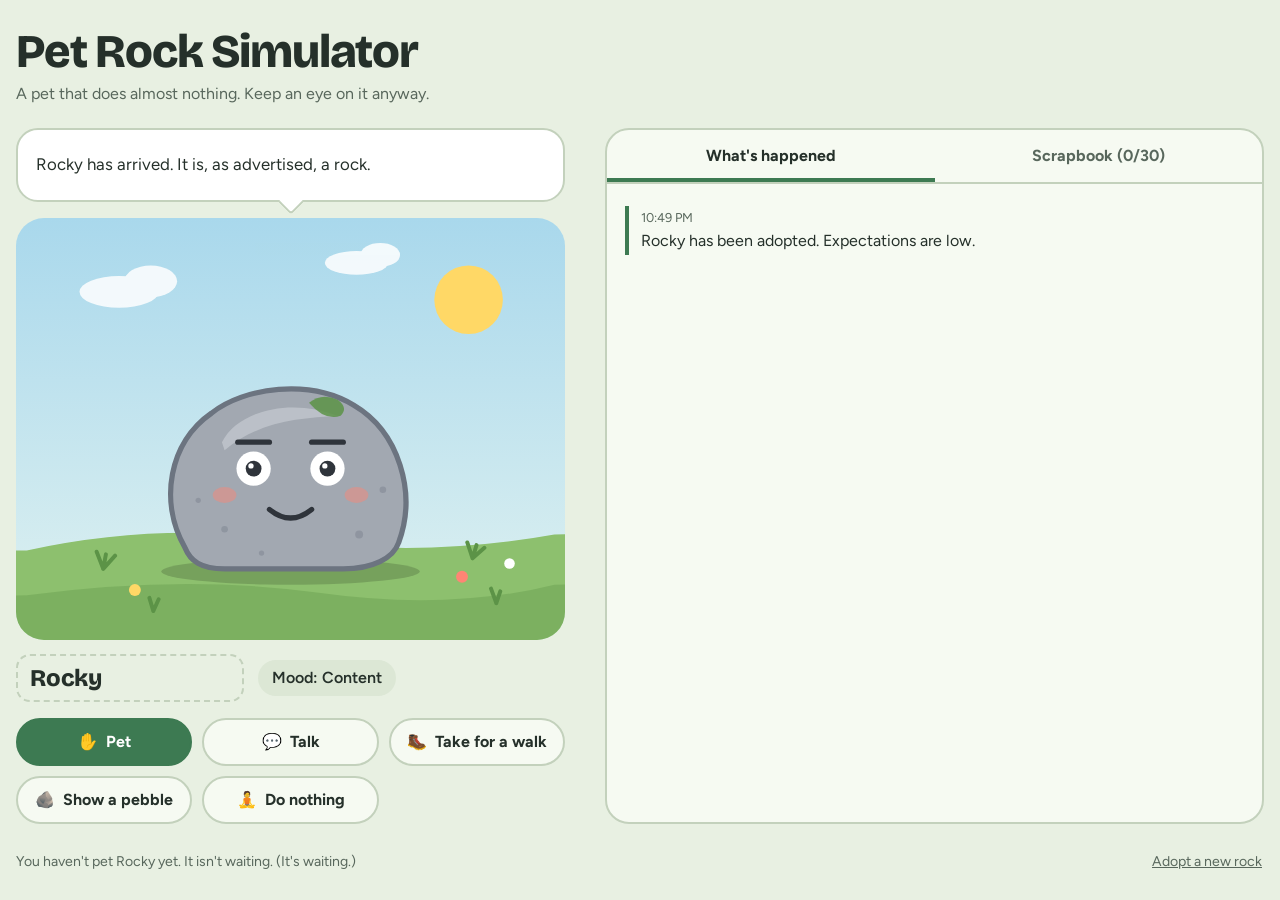
==== commit 3d2fd1c5: "Add favicon, external stylesheet, viewport-fitting layout and README" ====
--- a/index.html
+++ b/index.html
@@ -5,299 +5,13 @@
 <meta name="viewport" content="width=device-width, initial-scale=1, viewport-fit=cover">
 <title>Pet Rock Simulator</title>
 <meta name="description" content="A pet that does almost nothing. Keep an eye on it anyway.">
+<meta name="theme-color" content="#E8F0E2" media="(prefers-color-scheme: light)">
+<meta name="theme-color" content="#141B17" media="(prefers-color-scheme: dark)">
+<link rel="icon" href="favicon.svg" type="image/svg+xml">
 <link rel="preconnect" href="https://fonts.googleapis.com">
 <link rel="preconnect" href="https://fonts.gstatic.com" crossorigin>
 <link href="https://fonts.googleapis.com/css2?family=Bricolage+Grotesque:opsz,wght@12..96,600;12..96,800&family=Figtree:wght@400;600;700&display=swap" rel="stylesheet">
-<style>
-:root {
-  color-scheme: light;
-  --page: #E8F0E2;
-  --card: #F6FAF2;
-  --chip: #DCE7D5;
-  --ink: #25302A;
-  --ink-soft: #58675C;
-  --line: #C3D1BC;
-  --sky-top: #A9D8EC;
-  --sky-bottom: #E0F2F1;
-  --cloud: #FFFFFF;
-  --sun: #FFD866;
-  --grass: #8DC06E;
-  --grass-dark: #5C9347;
-  --rock: #A2A8B1;
-  --rock-dark: #6C7480;
-  --rock-light: #C9CED5;
-  --face: #2F343B;
-  --coral: #FF8574;
-  --accent: #3D7A52;
-  --accent-ink: #FFFFFF;
-  --focus: #1D6FE0;
-  --bubble: #FFFFFF;
-  --tier-common: #A6B2A0;
-  --tier-uncommon: #4F9D6B;
-  --tier-rare: #E8A91E;
-  --rare-wash: #FFF3CF;
-  box-sizing: border-box;
-  padding-top: env(safe-area-inset-top, 0px);
-  padding-bottom: env(safe-area-inset-bottom, 0px);
-}
-@media (prefers-color-scheme: dark) {
-  :root:not([data-theme="light"]) {
-    color-scheme: dark;
-    --page: #141B17;
-    --card: #1C2620;
-    --chip: #2A382F;
-    --ink: #E7F0E6;
-    --ink-soft: #A5B5A8;
-    --line: #34443A;
-    --sky-top: #16243A;
-    --sky-bottom: #2F4D69;
-    --cloud: #9FB3C8;
-    --sun: #EDEBC8;
-    --grass: #3E6B3A;
-    --grass-dark: #2C4F2E;
-    --rock: #8A919B;
-    --rock-dark: #5C636E;
-    --rock-light: #AAB1BA;
-    --face: #1F2329;
-    --coral: #F08474;
-    --accent: #6FBF8B;
-    --accent-ink: #10241A;
-    --focus: #7FB2FF;
-    --bubble: #243029;
-    --tier-common: #5B6E5F;
-    --tier-uncommon: #5FB07C;
-    --tier-rare: #F2B93B;
-    --rare-wash: #3A3217;
-  }
-}
-:root[data-theme="dark"] {
-  color-scheme: dark;
-  --page: #141B17;
-  --card: #1C2620;
-  --chip: #2A382F;
-  --ink: #E7F0E6;
-  --ink-soft: #A5B5A8;
-  --line: #34443A;
-  --sky-top: #16243A;
-  --sky-bottom: #2F4D69;
-  --cloud: #9FB3C8;
-  --sun: #EDEBC8;
-  --grass: #3E6B3A;
-  --grass-dark: #2C4F2E;
-  --rock: #8A919B;
-  --rock-dark: #5C636E;
-  --rock-light: #AAB1BA;
-  --face: #1F2329;
-  --coral: #F08474;
-  --accent: #6FBF8B;
-  --accent-ink: #10241A;
-  --focus: #7FB2FF;
-  --bubble: #243029;
-  --tier-common: #5B6E5F;
-  --tier-uncommon: #5FB07C;
-  --tier-rare: #F2B93B;
-  --rare-wash: #3A3217;
-}
-html { scroll-padding-top: env(safe-area-inset-top, 0px); }
-*, *::before, *::after { box-sizing: border-box; }
-body {
-  margin: 0;
-  background: var(--page);
-  color: var(--ink);
-  font-family: 'Figtree', system-ui, -apple-system, 'Segoe UI', Roboto, sans-serif;
-  line-height: 1.5;
-}
-button, input { font: inherit; color: inherit; }
-:focus-visible { outline: 3px solid var(--focus); outline-offset: 2px; }
-
-.app {
-  max-width: 1060px;
-  margin: 0 auto;
-  padding: 20px 16px 36px;
-  display: grid;
-  grid-template-columns: minmax(0, 1fr);
-  gap: 20px;
-}
-.head h1 {
-  margin: 0;
-  font-family: 'Bricolage Grotesque', 'Figtree', system-ui, sans-serif;
-  font-weight: 800;
-  font-size: clamp(2rem, 6.5vw, 3.3rem);
-  letter-spacing: -0.025em;
-  line-height: 1.05;
-}
-.head p { margin: 6px 0 0; color: var(--ink-soft); }
-
-/* Speech bubble */
-.bubble {
-  position: relative;
-  background: var(--bubble);
-  border: 2px solid var(--line);
-  border-radius: 22px;
-  padding: 14px 18px;
-  min-height: 5.6em;
-  display: flex;
-  align-items: center;
-  font-size: 1.05rem;
-  margin-bottom: 16px;
-}
-.bubble::after {
-  content: '';
-  position: absolute;
-  left: 50%;
-  bottom: -11px;
-  width: 18px;
-  height: 18px;
-  background: var(--bubble);
-  border-right: 2px solid var(--line);
-  border-bottom: 2px solid var(--line);
-  transform: translateX(-50%) rotate(45deg);
-  border-bottom-right-radius: 4px;
-}
-
-/* Scene */
-.scene {
-  position: relative;
-  aspect-ratio: 5 / 4;
-  border-radius: 28px;
-  overflow: hidden;
-  background: linear-gradient(var(--sky-top), var(--sky-bottom));
-}
-.scene svg { width: 100%; height: 100%; display: block; }
-.sun { fill: var(--sun); transform-box: fill-box; transform-origin: center; }
-.cloud { fill: var(--cloud); opacity: .85; }
-.hill { fill: var(--grass); }
-.hill2 { fill: var(--grass-dark); opacity: .35; }
-.tuft { stroke: var(--grass-dark); stroke-width: 3; stroke-linecap: round; fill: none; }
-.shadow { fill: #000; opacity: .16; }
-.rock { fill: var(--rock); stroke: var(--rock-dark); stroke-width: 4; stroke-linejoin: round; }
-.facet { fill: var(--rock-light); opacity: .65; }
-.speck { fill: var(--rock-dark); opacity: .35; }
-.moss { fill: var(--grass-dark); opacity: .85; }
-.lid { fill: var(--rock); transform-box: fill-box; transform-origin: 50% 0; transform: scaleY(0); transition: transform .22s ease; }
-#pupils { transition: transform .15s ease-out; }
-.cheek { fill: var(--coral); transition: opacity .3s; opacity: .45; }
-#rockBody { transform-box: fill-box; transform-origin: 50% 100%; cursor: pointer; }
-#rockBody.squish { animation: squish .45s ease-out; }
-#rockBody.hop { animation: hop .75s ease-out; }
-#rockBody.pop { animation: pop .3s ease-out; }
-#rockBody.wobble { animation: wobble .7s ease-in-out; }
-@keyframes squish { 0% { transform: scale(1,1); } 30% { transform: scale(1.08,.88); } 65% { transform: scale(.98,1.03); } 100% { transform: scale(1,1); } }
-@keyframes hop { 0% { transform: translateY(0) scale(1,1); } 18% { transform: translateY(0) scale(1.09,.87); } 45% { transform: translateY(-30px) scale(.96,1.07); } 72% { transform: translateY(0) scale(1.07,.9); } 100% { transform: translateY(0) scale(1,1); } }
-@keyframes pop { 0% { transform: scale(1); } 40% { transform: scale(1.035); } 100% { transform: scale(1); } }
-@keyframes wobble { 0% { transform: rotate(0); } 20% { transform: rotate(-4deg); } 50% { transform: rotate(4deg); } 80% { transform: rotate(-2deg); } 100% { transform: rotate(0); } }
-
-.fx-layer { position: absolute; inset: 0; pointer-events: none; overflow: hidden; }
-.fx { position: absolute; left: -20%; line-height: 1; font-size: clamp(18px, 5vw, 28px); will-change: transform, left, top; }
-
-.toast {
-  position: absolute;
-  left: 50%;
-  bottom: 12px;
-  transform: translateX(-50%) translateY(6px);
-  max-width: calc(100% - 24px);
-  background: var(--ink);
-  color: var(--page);
-  padding: 6px 14px;
-  border-radius: 999px;
-  font-size: .9rem;
-  font-weight: 600;
-  text-align: center;
-  opacity: 0;
-  pointer-events: none;
-  transition: opacity .25s, transform .25s;
-}
-.toast.show { opacity: 1; transform: translateX(-50%) translateY(0); }
-
-/* Name and mood */
-.placard { display: flex; flex-wrap: wrap; align-items: center; gap: 10px 14px; margin-top: 14px; }
-.name {
-  width: 9.5em;
-  max-width: 100%;
-  font-family: 'Bricolage Grotesque', 'Figtree', system-ui, sans-serif;
-  font-weight: 800;
-  font-size: 1.5rem;
-  letter-spacing: -0.01em;
-  background: transparent;
-  border: 2px dashed var(--line);
-  border-radius: 14px;
-  padding: 4px 12px;
-}
-.name:hover { border-color: var(--ink-soft); }
-.name:focus { border-style: solid; border-color: var(--accent); outline-offset: 3px; }
-.mood { background: var(--chip); padding: 6px 14px; border-radius: 999px; font-weight: 600; }
-
-/* Away banner */
-.away { background: var(--rare-wash); border: 2px solid var(--tier-rare); border-radius: 20px; padding: 14px 18px; margin-top: 16px; }
-.away h2 { margin: 0 0 6px; font-size: 1.05rem; font-family: 'Bricolage Grotesque', 'Figtree', system-ui, sans-serif; }
-.away ul { margin: 0 0 12px; padding-left: 1.2em; }
-.away li { margin: 4px 0; }
-.away[hidden] { display: none; }
-
-/* Buttons */
-.actions { display: grid; grid-template-columns: repeat(auto-fit, minmax(140px, 1fr)); gap: 10px; margin-top: 16px; }
-.btn {
-  min-height: 48px;
-  padding: 0 16px;
-  border-radius: 999px;
-  border: 2px solid var(--line);
-  background: var(--card);
-  font-weight: 700;
-  cursor: pointer;
-  display: inline-flex;
-  align-items: center;
-  justify-content: center;
-  gap: 8px;
-  transition: transform .1s, border-color .15s;
-}
-.btn:hover { border-color: var(--accent); }
-.btn:active { transform: scale(.97); }
-.btn.primary { background: var(--accent); color: var(--accent-ink); border-color: var(--accent); }
-.btn.small { min-height: 38px; padding: 0 16px; }
-
-/* History panel */
-.book { border: 2px solid var(--line); border-radius: 24px; background: var(--card); overflow: hidden; display: flex; flex-direction: column; }
-.tabs { display: flex; border-bottom: 2px solid var(--line); }
-.tab { flex: 1; padding: 14px 10px; background: none; border: 0; cursor: pointer; font-weight: 700; color: var(--ink-soft); }
-.tab[aria-selected="true"] { color: var(--ink); box-shadow: inset 0 -4px 0 var(--accent); }
-.panel { padding: 8px 18px 18px; }
-.panel[hidden] { display: none; }
-.log { list-style: none; margin: 0; padding: 0; }
-.entry { --tier: var(--tier-common); border-left: 4px solid var(--tier); padding: 2px 0 2px 12px; margin: 14px 0; }
-.entry.tier-uncommon { --tier: var(--tier-uncommon); }
-.entry.tier-rare { --tier: var(--tier-rare); }
-.entry.tier-action { --tier: var(--accent); }
-.entry p { margin: 2px 0 0; }
-.meta { display: flex; flex-wrap: wrap; align-items: center; gap: 6px; font-size: .8rem; color: var(--ink-soft); }
-.tag { font-size: .75rem; font-weight: 700; padding: 1px 9px; border-radius: 999px; background: var(--chip); color: var(--ink); }
-.tag.rare { background: var(--tier-rare); color: #2B1F00; }
-.empty { color: var(--ink-soft); margin: 18px 0; }
-
-.book-count { margin: 12px 0 14px; color: var(--ink-soft); }
-.grid { display: grid; grid-template-columns: repeat(auto-fill, minmax(190px, 1fr)); gap: 12px; }
-.moment { --tier: var(--tier-common); border: 2px solid var(--tier); border-radius: 14px; padding: 12px; background: var(--page); }
-.moment.tier-uncommon { --tier: var(--tier-uncommon); }
-.moment.tier-rare { --tier: var(--tier-rare); }
-.moment.locked { border-style: dashed; color: var(--ink-soft); }
-.moment h3 { margin: 0 0 4px; font-size: 1rem; font-family: 'Bricolage Grotesque', 'Figtree', system-ui, sans-serif; }
-.moment p { margin: 0; font-size: .92rem; }
-.moment .rarity { margin-top: 8px; font-size: .78rem; font-weight: 700; color: var(--ink-soft); }
-
-.foot { display: flex; flex-wrap: wrap; justify-content: space-between; align-items: center; gap: 8px 16px; color: var(--ink-soft); font-size: .88rem; }
-.foot p { margin: 0; }
-.linkish { background: none; border: 0; padding: 6px 2px; text-decoration: underline; cursor: pointer; color: var(--ink-soft); }
-.linkish:hover { color: var(--ink); }
-
-@media (min-width: 880px) {
-  .app { grid-template-columns: minmax(0, 480px) minmax(0, 1fr); gap: 28px 40px; padding-top: 32px; align-items: start; }
-  .head, .foot { grid-column: 1 / -1; }
-  .left { position: sticky; top: 16px; }
-  .panel { max-height: 580px; overflow-y: auto; }
-}
-@media (prefers-reduced-motion: reduce) {
-  *, *::before, *::after { animation-duration: .001ms !important; transition-duration: .001ms !important; }
-}
-</style>
+<link rel="stylesheet" href="style.css">
 </head>
 <body>
 <main class="app">
@@ -310,7 +24,7 @@
     <div class="bubble" id="bubble" aria-live="polite"></div>
 
     <div class="scene" id="scene">
-      <svg id="rockSvg" viewBox="0 0 400 320" role="img" aria-label="A grey pet rock with a face, sitting in the grass">
+      <svg id="rockSvg" viewBox="0 0 400 320" preserveAspectRatio="xMidYMax meet" role="img" aria-label="A grey pet rock with a face, sitting in the grass">
         <defs>
           <clipPath id="clipL"><circle cx="172" cy="190" r="13"/></clipPath>
           <clipPath id="clipR"><circle cx="228" cy="190" r="13"/></clipPath>
@@ -322,8 +36,8 @@
           <ellipse cx="250" cy="34" rx="24" ry="9"/>
           <ellipse cx="268" cy="28" rx="15" ry="9"/>
         </g>
-        <path class="hill" d="M0 252 Q100 230 200 244 T400 240 L400 320 L0 320 Z"/>
-        <path class="hill2" d="M0 286 Q120 270 220 284 T400 278 L400 320 L0 320 Z"/>
+        <path class="hill" d="M-800 246 Q-400 258 0 252 Q100 230 200 244 T400 240 Q800 232 1200 248 L1200 900 L-800 900 Z"/>
+        <path class="hill2" d="M-800 282 Q-400 292 0 286 Q120 270 220 284 T400 278 Q800 270 1200 286 L1200 900 L-800 900 Z"/>
         <path class="tuft" d="M58 266 l-5 -13 M58 266 l2 -11 M58 266 l9 -10 M338 258 l-4 -12 M338 258 l3 -10 M338 258 l9 -8 M356 292 l-4 -11 M356 292 l3 -9 M96 298 l-3 -10 M96 298 l4 -9"/>
         <circle cx="330" cy="272" r="4.5" fill="var(--coral)"/>
         <circle cx="82" cy="282" r="4.5" fill="var(--sun)"/>
--- a/style.css
+++ b/style.css
@@ -0,0 +1,311 @@
+:root {
+  color-scheme: light;
+  --page: #E8F0E2;
+  --card: #F6FAF2;
+  --chip: #DCE7D5;
+  --ink: #25302A;
+  --ink-soft: #58675C;
+  --line: #C3D1BC;
+  --sky-top: #A9D8EC;
+  --sky-bottom: #E0F2F1;
+  --cloud: #FFFFFF;
+  --sun: #FFD866;
+  --grass: #8DC06E;
+  --grass-dark: #5C9347;
+  --rock: #A2A8B1;
+  --rock-dark: #6C7480;
+  --rock-light: #C9CED5;
+  --face: #2F343B;
+  --coral: #FF8574;
+  --accent: #3D7A52;
+  --accent-ink: #FFFFFF;
+  --focus: #1D6FE0;
+  --bubble: #FFFFFF;
+  --tier-common: #A6B2A0;
+  --tier-uncommon: #4F9D6B;
+  --tier-rare: #E8A91E;
+  --rare-wash: #FFF3CF;
+  box-sizing: border-box;
+  padding-top: env(safe-area-inset-top, 0px);
+  padding-bottom: env(safe-area-inset-bottom, 0px);
+}
+@media (prefers-color-scheme: dark) {
+  :root:not([data-theme="light"]) {
+    color-scheme: dark;
+    --page: #141B17;
+    --card: #1C2620;
+    --chip: #2A382F;
+    --ink: #E7F0E6;
+    --ink-soft: #A5B5A8;
+    --line: #34443A;
+    --sky-top: #16243A;
+    --sky-bottom: #2F4D69;
+    --cloud: #9FB3C8;
+    --sun: #EDEBC8;
+    --grass: #3E6B3A;
+    --grass-dark: #2C4F2E;
+    --rock: #8A919B;
+    --rock-dark: #5C636E;
+    --rock-light: #AAB1BA;
+    --face: #1F2329;
+    --coral: #F08474;
+    --accent: #6FBF8B;
+    --accent-ink: #10241A;
+    --focus: #7FB2FF;
+    --bubble: #243029;
+    --tier-common: #5B6E5F;
+    --tier-uncommon: #5FB07C;
+    --tier-rare: #F2B93B;
+    --rare-wash: #3A3217;
+  }
+}
+:root[data-theme="dark"] {
+  color-scheme: dark;
+  --page: #141B17;
+  --card: #1C2620;
+  --chip: #2A382F;
+  --ink: #E7F0E6;
+  --ink-soft: #A5B5A8;
+  --line: #34443A;
+  --sky-top: #16243A;
+  --sky-bottom: #2F4D69;
+  --cloud: #9FB3C8;
+  --sun: #EDEBC8;
+  --grass: #3E6B3A;
+  --grass-dark: #2C4F2E;
+  --rock: #8A919B;
+  --rock-dark: #5C636E;
+  --rock-light: #AAB1BA;
+  --face: #1F2329;
+  --coral: #F08474;
+  --accent: #6FBF8B;
+  --accent-ink: #10241A;
+  --focus: #7FB2FF;
+  --bubble: #243029;
+  --tier-common: #5B6E5F;
+  --tier-uncommon: #5FB07C;
+  --tier-rare: #F2B93B;
+  --rare-wash: #3A3217;
+}
+html { scroll-padding-top: env(safe-area-inset-top, 0px); }
+*, *::before, *::after { box-sizing: border-box; }
+body {
+  margin: 0;
+  background: var(--page);
+  color: var(--ink);
+  font-family: 'Figtree', system-ui, -apple-system, 'Segoe UI', Roboto, sans-serif;
+  line-height: 1.5;
+}
+button, input { font: inherit; color: inherit; }
+:focus-visible { outline: 3px solid var(--focus); outline-offset: 2px; }
+
+.app {
+  max-width: 1280px;
+  margin: 0 auto;
+  padding: 20px 16px 36px;
+  display: grid;
+  grid-template-columns: minmax(0, 1fr);
+  gap: 20px;
+}
+.head h1 {
+  margin: 0;
+  font-family: 'Bricolage Grotesque', 'Figtree', system-ui, sans-serif;
+  font-weight: 800;
+  font-size: clamp(2rem, 6.5vw, 3.3rem);
+  letter-spacing: -0.025em;
+  line-height: 1.05;
+}
+.head p { margin: 6px 0 0; color: var(--ink-soft); }
+
+/* Speech bubble */
+.bubble {
+  position: relative;
+  background: var(--bubble);
+  border: 2px solid var(--line);
+  border-radius: 22px;
+  padding: 14px 18px;
+  min-height: 5.6em;
+  display: flex;
+  align-items: center;
+  font-size: 1.05rem;
+  margin-bottom: 16px;
+}
+.bubble::after {
+  content: '';
+  position: absolute;
+  left: 50%;
+  bottom: -11px;
+  width: 18px;
+  height: 18px;
+  background: var(--bubble);
+  border-right: 2px solid var(--line);
+  border-bottom: 2px solid var(--line);
+  transform: translateX(-50%) rotate(45deg);
+  border-bottom-right-radius: 4px;
+}
+
+/* Scene */
+.left { container-type: inline-size; }
+.scene {
+  position: relative;
+  /* 5:4 on wide-enough columns, but never taller than ~half the screen */
+  height: clamp(200px, min(80cqi, 48svh), 560px);
+  border-radius: 28px;
+  overflow: hidden;
+  background: linear-gradient(var(--sky-top), var(--sky-bottom));
+}
+.scene svg { width: 100%; height: 100%; display: block; overflow: visible; }
+.sun { fill: var(--sun); transform-box: fill-box; transform-origin: center; }
+.cloud { fill: var(--cloud); opacity: .85; }
+.hill { fill: var(--grass); }
+.hill2 { fill: var(--grass-dark); opacity: .35; }
+.tuft { stroke: var(--grass-dark); stroke-width: 3; stroke-linecap: round; fill: none; }
+.shadow { fill: #000; opacity: .16; }
+.rock { fill: var(--rock); stroke: var(--rock-dark); stroke-width: 4; stroke-linejoin: round; }
+.facet { fill: var(--rock-light); opacity: .65; }
+.speck { fill: var(--rock-dark); opacity: .35; }
+.moss { fill: var(--grass-dark); opacity: .85; }
+.lid { fill: var(--rock); transform-box: fill-box; transform-origin: 50% 0; transform: scaleY(0); transition: transform .22s ease; }
+#pupils { transition: transform .15s ease-out; }
+.cheek { fill: var(--coral); transition: opacity .3s; opacity: .45; }
+#rockBody { transform-box: fill-box; transform-origin: 50% 100%; cursor: pointer; }
+#rockBody.squish { animation: squish .45s ease-out; }
+#rockBody.hop { animation: hop .75s ease-out; }
+#rockBody.pop { animation: pop .3s ease-out; }
+#rockBody.wobble { animation: wobble .7s ease-in-out; }
+@keyframes squish { 0% { transform: scale(1,1); } 30% { transform: scale(1.08,.88); } 65% { transform: scale(.98,1.03); } 100% { transform: scale(1,1); } }
+@keyframes hop { 0% { transform: translateY(0) scale(1,1); } 18% { transform: translateY(0) scale(1.09,.87); } 45% { transform: translateY(-30px) scale(.96,1.07); } 72% { transform: translateY(0) scale(1.07,.9); } 100% { transform: translateY(0) scale(1,1); } }
+@keyframes pop { 0% { transform: scale(1); } 40% { transform: scale(1.035); } 100% { transform: scale(1); } }
+@keyframes wobble { 0% { transform: rotate(0); } 20% { transform: rotate(-4deg); } 50% { transform: rotate(4deg); } 80% { transform: rotate(-2deg); } 100% { transform: rotate(0); } }
+
+.fx-layer { position: absolute; inset: 0; pointer-events: none; overflow: hidden; }
+.fx { position: absolute; left: -20%; line-height: 1; font-size: clamp(18px, 5vw, 28px); will-change: transform, left, top; }
+
+.toast {
+  position: absolute;
+  left: 50%;
+  bottom: 12px;
+  transform: translateX(-50%) translateY(6px);
+  max-width: calc(100% - 24px);
+  background: var(--ink);
+  color: var(--page);
+  padding: 6px 14px;
+  border-radius: 999px;
+  font-size: .9rem;
+  font-weight: 600;
+  text-align: center;
+  opacity: 0;
+  pointer-events: none;
+  transition: opacity .25s, transform .25s;
+}
+.toast.show { opacity: 1; transform: translateX(-50%) translateY(0); }
+
+/* Name and mood */
+.placard { display: flex; flex-wrap: wrap; align-items: center; gap: 10px 14px; margin-top: 14px; }
+.name {
+  width: 9.5em;
+  max-width: 100%;
+  font-family: 'Bricolage Grotesque', 'Figtree', system-ui, sans-serif;
+  font-weight: 800;
+  font-size: 1.5rem;
+  letter-spacing: -0.01em;
+  background: transparent;
+  border: 2px dashed var(--line);
+  border-radius: 14px;
+  padding: 4px 12px;
+}
+.name:hover { border-color: var(--ink-soft); }
+.name:focus { border-style: solid; border-color: var(--accent); outline-offset: 3px; }
+.mood { background: var(--chip); padding: 6px 14px; border-radius: 999px; font-weight: 600; }
+
+/* Away banner */
+.away { background: var(--rare-wash); border: 2px solid var(--tier-rare); border-radius: 20px; padding: 14px 18px; margin-top: 16px; }
+.away h2 { margin: 0 0 6px; font-size: 1.05rem; font-family: 'Bricolage Grotesque', 'Figtree', system-ui, sans-serif; }
+.away ul { margin: 0 0 12px; padding-left: 1.2em; }
+.away li { margin: 4px 0; }
+.away[hidden] { display: none; }
+
+/* Buttons */
+.actions { display: grid; grid-template-columns: repeat(auto-fit, minmax(140px, 1fr)); gap: 10px; margin-top: 16px; }
+.btn {
+  min-height: 48px;
+  padding: 0 16px;
+  border-radius: 999px;
+  border: 2px solid var(--line);
+  background: var(--card);
+  font-weight: 700;
+  cursor: pointer;
+  display: inline-flex;
+  align-items: center;
+  justify-content: center;
+  gap: 8px;
+  transition: transform .1s, border-color .15s;
+}
+.btn:hover { border-color: var(--accent); }
+.btn:active { transform: scale(.97); }
+.btn.primary { background: var(--accent); color: var(--accent-ink); border-color: var(--accent); }
+.btn.small { min-height: 38px; padding: 0 16px; }
+
+/* History panel */
+.book { border: 2px solid var(--line); border-radius: 24px; background: var(--card); overflow: hidden; display: flex; flex-direction: column; }
+.tabs { display: flex; border-bottom: 2px solid var(--line); }
+.tab { flex: 1; padding: 14px 10px; background: none; border: 0; cursor: pointer; font-weight: 700; color: var(--ink-soft); }
+.tab[aria-selected="true"] { color: var(--ink); box-shadow: inset 0 -4px 0 var(--accent); }
+.panel { padding: 8px 18px 18px; }
+.panel[hidden] { display: none; }
+.log { list-style: none; margin: 0; padding: 0; }
+.entry { --tier: var(--tier-common); border-left: 4px solid var(--tier); padding: 2px 0 2px 12px; margin: 14px 0; }
+.entry.tier-uncommon { --tier: var(--tier-uncommon); }
+.entry.tier-rare { --tier: var(--tier-rare); }
+.entry.tier-action { --tier: var(--accent); }
+.entry p { margin: 2px 0 0; }
+.meta { display: flex; flex-wrap: wrap; align-items: center; gap: 6px; font-size: .8rem; color: var(--ink-soft); }
+.tag { font-size: .75rem; font-weight: 700; padding: 1px 9px; border-radius: 999px; background: var(--chip); color: var(--ink); }
+.tag.rare { background: var(--tier-rare); color: #2B1F00; }
+.empty { color: var(--ink-soft); margin: 18px 0; }
+
+.book-count { margin: 12px 0 14px; color: var(--ink-soft); }
+.grid { display: grid; grid-template-columns: repeat(auto-fill, minmax(190px, 1fr)); gap: 12px; }
+.moment { --tier: var(--tier-common); border: 2px solid var(--tier); border-radius: 14px; padding: 12px; background: var(--page); }
+.moment.tier-uncommon { --tier: var(--tier-uncommon); }
+.moment.tier-rare { --tier: var(--tier-rare); }
+.moment.locked { border-style: dashed; color: var(--ink-soft); }
+.moment h3 { margin: 0 0 4px; font-size: 1rem; font-family: 'Bricolage Grotesque', 'Figtree', system-ui, sans-serif; }
+.moment p { margin: 0; font-size: .92rem; }
+.moment .rarity { margin-top: 8px; font-size: .78rem; font-weight: 700; color: var(--ink-soft); }
+
+.foot { display: flex; flex-wrap: wrap; justify-content: space-between; align-items: center; gap: 8px 16px; color: var(--ink-soft); font-size: .88rem; }
+.foot p { margin: 0; }
+.linkish { background: none; border: 0; padding: 6px 2px; text-decoration: underline; cursor: pointer; color: var(--ink-soft); }
+.linkish:hover { color: var(--ink); }
+
+@media (min-width: 880px) {
+  .app { grid-template-columns: minmax(380px, 5fr) minmax(0, 6fr); gap: 28px 40px; padding-top: 32px; align-items: start; }
+  .head, .foot { grid-column: 1 / -1; }
+  .panel { max-height: 70vh; overflow-y: auto; }
+}
+
+/* Desktop with enough height: the whole app fits the window, no page scroll.
+   The scene absorbs the leftover space; the history panel scrolls on its own. */
+@media (min-width: 880px) and (min-height: 600px) {
+  .app {
+    height: 100vh;
+    height: 100dvh;
+    grid-template-rows: auto minmax(0, 1fr) auto;
+    align-items: stretch;
+    gap: clamp(12px, 2.4vh, 28px) 40px;
+    padding-top: clamp(14px, 3vh, 32px);
+    padding-bottom: clamp(12px, 2.4vh, 28px);
+  }
+  .head h1 { font-size: clamp(2rem, 5.2vh, 3.3rem); }
+  .left { display: flex; flex-direction: column; min-height: 0; }
+  .bubble { min-height: 4.4em; flex-shrink: 0; }
+  .scene { flex: 1 1 0; height: auto; min-height: 150px; max-height: 80cqi; }
+  .placard, .actions, .away { flex-shrink: 0; }
+  .away { max-height: 30vh; overflow-y: auto; }
+  .book { min-height: 0; }
+  .panel { flex: 1 1 auto; min-height: 0; max-height: none; }
+}
+@media (prefers-reduced-motion: reduce) {
+  *, *::before, *::after { animation-duration: .001ms !important; transition-duration: .001ms !important; }
+}
